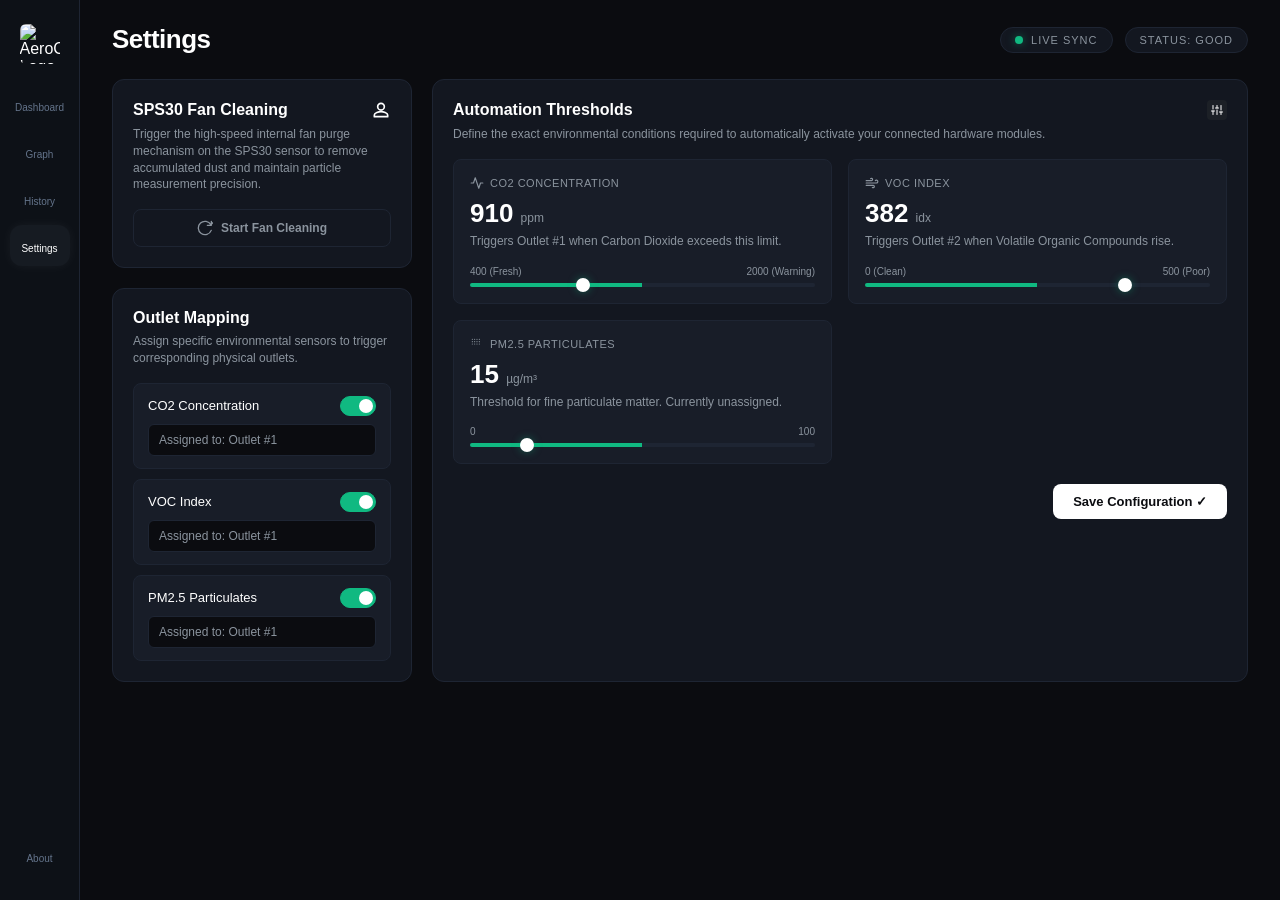
==== settings.html @ 24ecadfb "Add files via upload" ====
<!DOCTYPE html>
<html lang="en">
<head>
    <meta charset="UTF-8">
    <meta name="viewport" content="width=device-width, initial-scale=1.0">
    <title>AeroCube Settings</title>
    <!-- Lucide Icons -->
    <script src="https://unpkg.com/lucide@latest"></script>
    <!-- Link to external CSS file -->
    <link rel="stylesheet" href="settings.css">
</head>
<body>

  <!-- Mobile Top Header Bar with Hamburger Button -->
  <div class="mobile-top-bar">
    <button class="menu-toggle-btn" id="menuToggle">☰</button>
    <span style="font-weight: 700; font-size: 16px;">AeroCube</span>
  </div>

  <!-- Backdrop Overlay -->
  <div class="sidebar-overlay" id="sidebarOverlay"></div>

    <!-- Left Sidebar -->
    <aside class="sidebar">
      <div class="sidebar-top-group">
        <div class="sidebar-logo">
            <img src="logo/aerocube logo.png" alt="AeroCube Logo">
        </div>
        
        <div class="nav-links" style="display: flex; flex-direction: column; align-items: center; gap: 6px; width: 100%;">
          <a href="index.html" class="nav-item">
            <i data-lucide="layout-grid"></i>
            <span>Dashboard</span>
          </a>
          
          <a href="graph.html" class="nav-item">
            <i data-lucide="line-chart"></i>
            <span>Graph</span>
          </a>
          <a href="History.html" class="nav-item">
            <i data-lucide="info"></i>
            <span>History</span>
          </a>
          <a href="settings.html" class="nav-item active">
            <i data-lucide="settings"></i>
            <span>Settings</span>
          </a>
        </div>
      </div>
      
      <div class="sidebar-footer">
        <a href="about.html" class="nav-item">
          <i data-lucide="help-circle"></i>
          <span>About</span>
        </a>
      </div>
    </aside>

    <!-- Main Content Container -->
    <div class="settings-wrapper">
        <header class="header">
            <h1>Settings</h1>
            <div class="header-badges">
                <span class="badge"><span class="dot"></span> LIVE SYNC</span>
                <span class="badge">STATUS: GOOD</span>
            </div>
        </header>

        <div class="layout-grid">
            
            <!-- LEFT COLUMN -->
            <div class="column-left">
                <!-- SPS30 Fan Cleaning Card -->
                <div class="card">
                    <h2>SPS30 Fan Cleaning 
                        <svg width="20" height="20" viewBox="0 0 24 24"><path d="M12 12c2.21 0 4-1.79 4-4s-1.79-4-4-4-4 1.79-4 4 1.79 4 4 4zm0 2c-2.67 0-8 1.34-8 4v2h16v-2c0-2.66-5.33-4-8-4z"/></svg>
                    </h2>
                    <p>Trigger the high-speed internal fan purge mechanism on the SPS30 sensor to remove accumulated dust and maintain particle measurement precision.</p>
                    <button class="btn-outline" id="btn-sps30clean">
                        <svg width="16" height="16" viewBox="0 0 24 24"><path d="M21.5 2v6h-6M21.34 15.57a10 10 0 1 1-.57-8.38l5.67-5.67"/></svg>
                        Start Fan Cleaning
                    </button>
                </div>

                <!-- Outlet Mapping Card -->
                <div class="card">
                    <h2>Outlet Mapping</h2>
                    <p>Assign specific environmental sensors to trigger corresponding physical outlets.</p>
                    
                    <div class="mapping-item">
                        <div class="mapping-header">
                            CO2 Concentration
                            <label class="toggle">
                                <input type="checkbox" id="toggle-co2" checked>
                                <span class="slider-round"></span>
                            </label>
                        </div>
                        <select id="select-co2">
                            <option value="1">Assigned to: Outlet #1</option>
                            <option value="2">Assigned to: Outlet #2</option>
                        </select>
                    </div>

                    <div class="mapping-item">
                        <div class="mapping-header">
                            VOC Index
                            <label class="toggle">
                                <input type="checkbox" id="toggle-voc" checked>
                                <span class="slider-round"></span>
                            </label>
                        </div>
                        <select id="select-voc">
                            <option value="1">Assigned to: Outlet #1</option>
                            <option value="2">Assigned to: Outlet #2</option>
                        </select>
                    </div>

                    <div class="mapping-item">
                        <div class="mapping-header">
                            PM2.5 Particulates
                            <label class="toggle">
                                <input type="checkbox" id="toggle-pm" checked>
                                <span class="slider-round"></span>
                            </label>
                        </div>
                        <select id="select-pm">
                            <option value="1">Assigned to: Outlet #1</option>
                            <option value="2">Assigned to: Outlet #2</option>
                        </select>
                    </div>
                </div>
            </div>

            <!-- RIGHT COLUMN -->
            <div class="card">
                <h2>Automation Thresholds 
                    <svg width="20" height="20" viewBox="0 0 24 24" style="background:#1C2026; padding:4px; border-radius:4px;"><path d="M4 21v-7M4 10V3M12 21v-9M12 8V3M20 21v-5M20 12V3M1 14h6M9 8h6M17 16h6"/></svg>
                </h2>
                <p>Define the exact environmental conditions required to automatically activate your connected hardware modules.</p>
                
                <div class="threshold-grid">
                    
                    <!-- CO2 Threshold -->
                    <div class="threshold-card">
                        <div class="t-title">
                            <svg width="14" height="14" viewBox="0 0 24 24"><path d="M22 12h-4l-3 9L9 3l-3 9H2"/></svg>
                            CO2 Concentration
                        </div>
                        <div class="t-value" id="val-co2">910 <span>ppm</span></div>
                        <p class="t-desc">Triggers Outlet #1 when Carbon Dioxide exceeds this limit.</p>
                        <div class="slider-labels"><span>400 (Fresh)</span><span>2000 (Warning)</span></div>
                        <input type="range" id="slider-co2" min="400" max="2000" value="910">
                    </div>

                    <!-- VOC Threshold -->
                    <div class="threshold-card">
                        <div class="t-title">
                            <svg width="14" height="14" viewBox="0 0 24 24"><path d="M9.59 4.59A2 2 0 1 1 11 8H2m10.59 11.41A2 2 0 1 0 14 16H2m15.73-8.27A2.5 2.5 0 1 1 19.5 12H2"/></svg>
                            VOC Index
                        </div>
                        <div class="t-value" id="val-voc">382 <span>idx</span></div>
                        <p class="t-desc">Triggers Outlet #2 when Volatile Organic Compounds rise.</p>
                        <div class="slider-labels"><span>0 (Clean)</span><span>500 (Poor)</span></div>
                        <input type="range" id="slider-voc" min="0" max="500" value="382">
                    </div>

                    <!-- PM2.5 Threshold -->
                    <div class="threshold-card">
                        <div class="t-title">
                            <svg width="14" height="14" viewBox="0 0 24 24"><path d="M4 4h.01M8 4h.01M12 4h.01M16 4h.01M4 8h.01M8 8h.01M12 8h.01M16 8h.01M4 12h.01M8 12h.01M12 12h.01M16 12h.01"/></svg>
                            PM2.5 Particulates
                        </div>
                        <div class="t-value" id="val-pm">15 <span>µg/m³</span></div>
                        <p class="t-desc">Threshold for fine particulate matter. Currently unassigned.</p>
                        <div class="slider-labels"><span>0</span><span>100</span></div>
                        <input type="range" id="slider-pm" min="0" max="100" value="15">
                    </div>

                </div>

                <div class="save-footer">
                    <button class="btn-solid" id="btn-save">Save Configuration ✓</button>
                </div>
            </div>
        </div>
    </div>

    <!-- Initialize Lucide Icons -->
    <script>lucide.createIcons();</script>
    <!-- Link to external JavaScript file -->
    <script type="module" src="settings.js"></script>
    
</body>
</html>
---- settings.css ----
/* === BASE AESTHETIC STYLES (DASHBOARD MATCH) === */
:root {
    --bg-main: #0B0C10;
    --bg-card: #131720;
    --bg-subcard: #181D28;
    --border: #1E2533;
    --text-main: #FFFFFF;
    --text-muted: #8B949E;
    --accent-green: #10B981;
    --accent-blue: #3B82F6;
    --font-main: -apple-system, BlinkMacSystemFont, "Segoe UI", Roboto, Helvetica, Arial, sans-serif;
}

* {
    box-sizing: border-box;
    margin: 0;
    padding: 0;
    font-family: var(--font-main);
}

body {
    margin: 0;
    display: flex;
    background-color: var(--bg-main);
    color: var(--text-main);
    height: 100vh;
    overflow: hidden;
}

/* === HAMBURGER & MOBILE HEADER BASE STYLES === */
.mobile-top-bar {
    display: none;
}

.sidebar-overlay {
    display: none;
    position: fixed;
    top: 0;
    left: 0;
    width: 100vw;
    height: 100vh;
    background: rgba(0, 0, 0, 0.6);
    z-index: 999;
}

.menu-toggle-btn {
    background: transparent;
    border: none;
    color: var(--text-main);
    font-size: 20px;
    cursor: pointer;
    display: flex;
    align-items: center;
    justify-content: center;
}

/* === SIDEBAR (DESKTOP) === */
.sidebar {
    width: 80px;
    height: 100vh;
    background-color: #0d1117;
    border-right: 1px solid var(--border);
    display: flex;
    flex-direction: column;
    align-items: center;
    padding: 24px 0;
    justify-content: space-between;
    flex-shrink: 0;
    transition: transform 0.3s ease;
    z-index: 1000;
}

.sidebar-top-group {
    display: flex;
    flex-direction: column;
    align-items: center;
    gap: 20px;
    width: 100%;
}

.sidebar-logo {
    width: 100%;
    display: flex;
    justify-content: center;
    align-items: center;
    padding: 0;
}

.sidebar-logo img {
    width: 40px;
    height: 40px;
    object-fit: contain;
    border-radius: 6px;
}

.nav-item {
    display: flex;
    flex-direction: column;
    align-items: center;
    gap: 6px;
    color: #64748b;
    font-size: 10px;
    text-decoration: none;
    padding: 12px;
    border-radius: 12px;
    transition: all 0.2s ease;
    cursor: pointer;
    width: 60px;
}

.nav-item:hover, .nav-item.active {
    color: #ffffff;
    background-color: #161b22;
}

.nav-item.active {
    box-shadow: 0 0 12px rgba(255, 255, 255, 0.05);
}

/* === SETTINGS WRAPPER === */
.settings-wrapper {
    flex-grow: 1;
    height: 100vh;
    overflow-y: auto;
    padding: 24px 32px;
    box-sizing: border-box;
    max-width: 100%;
}

/* === HEADER === */
.header {
    display: flex;
    justify-content: space-between;
    align-items: center;
    margin-bottom: 24px;
}

.header h1 {
    font-size: 26px;
    font-weight: 700;
    letter-spacing: -0.5px;
}

.header-badges {
    display: flex;
    gap: 12px;
}

.badge {
    background: var(--bg-card);
    border: 1px solid var(--border);
    padding: 6px 14px;
    border-radius: 20px;
    font-size: 11px;
    text-transform: uppercase;
    letter-spacing: 1px;
    display: flex;
    align-items: center;
    gap: 8px;
    color: var(--text-muted);
}

.dot {
    width: 8px;
    height: 8px;
    background-color: var(--accent-green);
    border-radius: 50%;
    box-shadow: 0 0 8px rgba(16, 185, 129, 0.5);
}

/* === GRID LAYOUT === */
.layout-grid {
    display: grid;
    grid-template-columns: 300px 1fr;
    gap: 20px;
    padding-bottom: 40px;
}

.column-left {
    display: flex;
    flex-direction: column;
    gap: 20px;
}

.card {
    background-color: var(--bg-card);
    border: 1px solid var(--border);
    border-radius: 12px;
    padding: 20px;
}

.card h2 {
    font-size: 16px;
    margin-bottom: 6px;
    font-weight: 600;
    display: flex;
    justify-content: space-between;
    align-items: center;
}

.card p {
    font-size: 12px;
    color: var(--text-muted);
    line-height: 1.4;
    margin-bottom: 16px;
}

/* === BUTTONS === */
.btn-outline {
    width: 100%;
    background: transparent;
    border: 1px solid var(--border);
    color: var(--text-muted);
    padding: 10px;
    border-radius: 8px;
    cursor: pointer;
    font-weight: 600;
    font-size: 12px;
    transition: 0.2s;
    display: flex;
    justify-content: center;
    align-items: center;
    gap: 8px;
}
.btn-outline:hover {
    border-color: var(--text-main);
    color: var(--text-main);
}

.btn-solid {
    background: var(--text-main);
    color: var(--bg-main);
    border: none;
    padding: 10px 20px;
    border-radius: 8px;
    cursor: pointer;
    font-weight: 600;
    font-size: 13px;
    transition: 0.2s;
}
.btn-solid:hover {
    background: #cbd5e1;
}

/* === OUTLET MAPPING ELEMENTS === */
.mapping-item {
    background: var(--bg-subcard);
    border: 1px solid var(--border);
    border-radius: 8px;
    padding: 12px 14px;
    margin-bottom: 10px;
}
.mapping-item:last-child { margin-bottom: 0; }

.mapping-header {
    display: flex;
    justify-content: space-between;
    align-items: center;
    margin-bottom: 8px;
    font-size: 13px;
    font-weight: 500;
}

select {
    width: 100%;
    background: var(--bg-main);
    color: var(--text-muted);
    border: 1px solid var(--border);
    padding: 8px 10px;
    border-radius: 6px;
    appearance: none;
    outline: none;
    font-size: 12px;
    cursor: pointer;
}

/* Custom Toggle Switch */
.toggle {
    position: relative;
    display: inline-block;
    width: 36px;
    height: 20px;
}
.toggle input { opacity: 0; width: 0; height: 0; }
.slider-round {
    position: absolute;
    cursor: pointer;
    top: 0; left: 0; right: 0; bottom: 0;
    background-color: var(--bg-main);
    border: 1px solid var(--border);
    transition: .4s;
    border-radius: 34px;
}
.slider-round:before {
    position: absolute;
    content: "";
    height: 14px; width: 14px;
    left: 2px; bottom: 2px;
    background-color: var(--text-muted);
    transition: .4s;
    border-radius: 50%;
}
input:checked + .slider-round {
    background-color: var(--accent-green);
    border-color: var(--accent-green);
}
input:checked + .slider-round:before {
    background-color: white;
    transform: translateX(16px);
}

/* === THRESHOLD GRID === */
.threshold-grid {
    display: grid;
    grid-template-columns: 1fr 1fr;
    gap: 16px;
    margin-bottom: 20px;
}

.threshold-card {
    background: var(--bg-subcard);
    border: 1px solid var(--border);
    border-radius: 8px;
    padding: 16px;
    display: flex;
    flex-direction: column;
}

.t-title {
    font-size: 11px;
    color: var(--text-muted);
    text-transform: uppercase;
    letter-spacing: 0.5px;
    margin-bottom: 8px;
    display: flex;
    align-items: center;
    gap: 6px;
}

.t-value {
    font-size: 26px;
    font-weight: 700;
    margin-bottom: 4px;
}
.t-value span { font-size: 12px; color: var(--text-muted); font-weight: 400; }

.t-desc {
    font-size: 11px;
    color: var(--text-muted);
    flex-grow: 1;
    margin-bottom: 16px;
}

/* Range Slider */
.slider-labels {
    display: flex;
    justify-content: space-between;
    font-size: 10px;
    color: var(--text-muted);
    margin-bottom: 6px;
}

input[type="range"] {
    -webkit-appearance: none;
    appearance: none;
    width: 100%;
    background: transparent;
    outline: none;
}
input[type="range"]::-webkit-slider-runnable-track {
    width: 100%;
    height: 4px;
    background: linear-gradient(to right, var(--accent-green) var(--val, 50%), var(--border) var(--val, 50%));
    border-radius: 2px;
}
input[type="range"]::-webkit-slider-thumb {
    -webkit-appearance: none;
    appearance: none;
    height: 14px;
    width: 14px;
    border-radius: 50%;
    background: white;
    cursor: pointer;
    margin-top: -5px;
    box-shadow: 0 0 8px rgba(16, 185, 129, 0.4);
}

.save-footer {
    display: flex;
    justify-content: flex-end;
}

/* SVG Icons */
svg { 
    fill: none; 
    stroke: currentColor; 
    stroke-width: 2; 
    stroke-linecap: round; 
    stroke-linejoin: round; 
}

/* === MOBILE RESPONSIVENESS (< 768px) === */
@media screen and (max-width: 768px) {
    body {
        flex-direction: column;
        overflow: auto;
    }

    .mobile-top-bar {
        display: flex;
        align-items: center;
        gap: 16px;
        background-color: #0d1117;
        padding: 12px 16px;
        border-bottom: 1px solid var(--border);
        position: sticky;
        top: 0;
        z-index: 998;
    }

    .sidebar {
        position: fixed;
        top: 0;
        left: 0;
        height: 100vh;
        width: 240px;
        transform: translateX(-100%);
        box-shadow: 5px 0 20px rgba(0, 0, 0, 0.5);
        background-color: #0d1117;
        align-items: flex-start;
        padding: 24px 16px;
        z-index: 1000;
    }

    .sidebar.open {
        transform: translateX(0);
    }

    .sidebar-overlay.active {
        display: block;
    }

    .sidebar-top-group {
        align-items: flex-start;
        gap: 12px;
    }

    .sidebar-logo {
        justify-content: flex-start;
    }

    .nav-item {
        flex-direction: row;
        justify-content: flex-start;
        gap: 14px;
        width: 100%;
        padding: 12px;
        font-size: 13px;
        font-weight: 600;
    }

    .settings-wrapper {
        height: auto;
        padding: 16px;
    }

    .layout-grid,
    .threshold-grid {
        grid-template-columns: 1fr;
    }
}
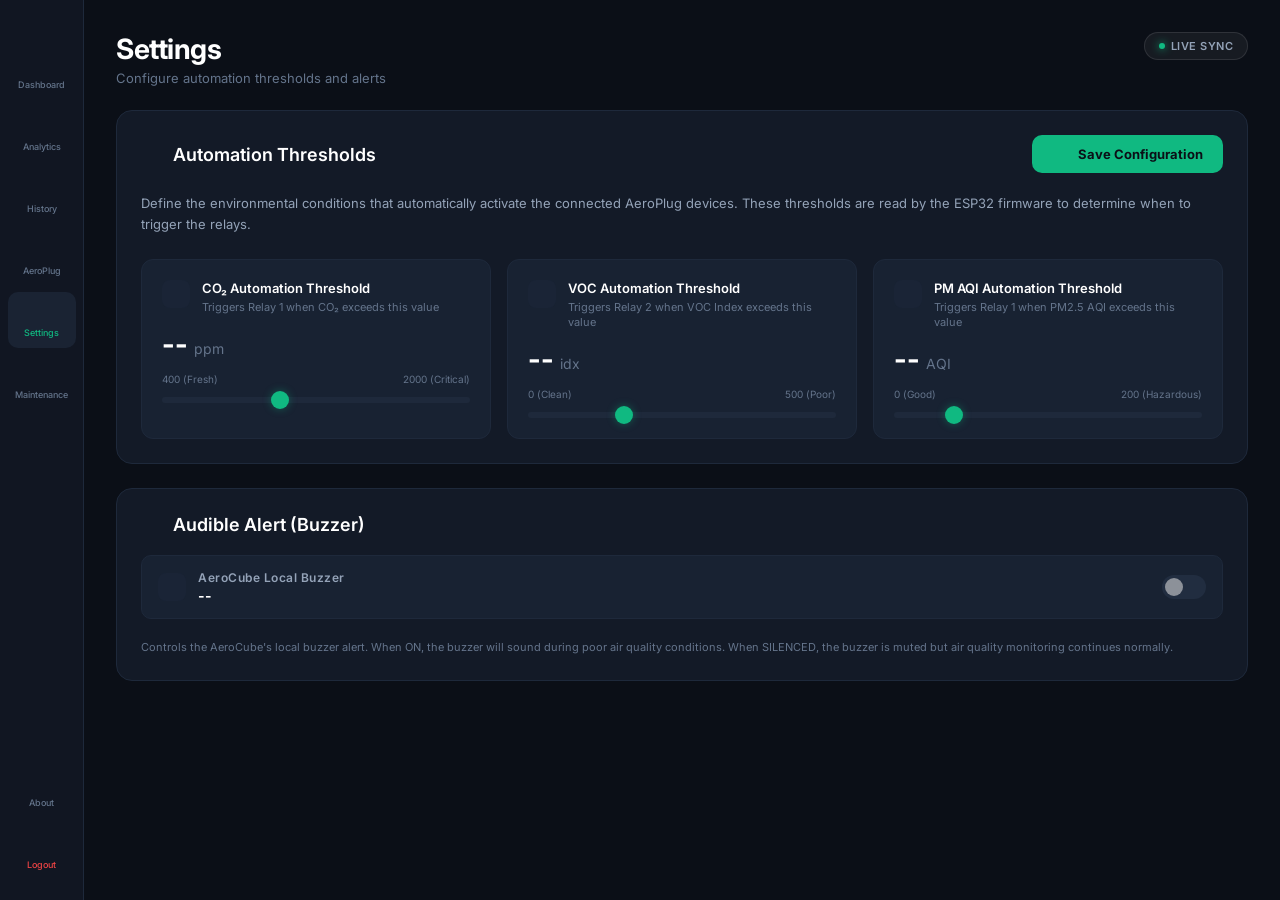
==== commit 41db4c27: "Added package.json" ====
--- a/settings.html
+++ b/settings.html
@@ -1,194 +1,135 @@
-<!DOCTYPE html>
-<html lang="en">
-<head>
-    <meta charset="UTF-8">
-    <meta name="viewport" content="width=device-width, initial-scale=1.0">
-    <title>AeroCube Settings</title>
-    <!-- Lucide Icons -->
-    <script src="https://unpkg.com/lucide@latest"></script>
-    <!-- Link to external CSS file -->
-    <link rel="stylesheet" href="settings.css">
-</head>
-<body>
-
-  <!-- Mobile Top Header Bar with Hamburger Button -->
-  <div class="mobile-top-bar">
-    <button class="menu-toggle-btn" id="menuToggle">☰</button>
-    <span style="font-weight: 700; font-size: 16px;">AeroCube</span>
-  </div>
-
-  <!-- Backdrop Overlay -->
-  <div class="sidebar-overlay" id="sidebarOverlay"></div>
-
-    <!-- Left Sidebar -->
-    <aside class="sidebar">
-      <div class="sidebar-top-group">
-        <div class="sidebar-logo">
-            <img src="logo/aerocube logo.png" alt="AeroCube Logo">
-        </div>
-        
-        <div class="nav-links" style="display: flex; flex-direction: column; align-items: center; gap: 6px; width: 100%;">
-          <a href="index.html" class="nav-item">
-            <i data-lucide="layout-grid"></i>
-            <span>Dashboard</span>
-          </a>
-          
-          <a href="graph.html" class="nav-item">
-            <i data-lucide="line-chart"></i>
-            <span>Graph</span>
-          </a>
-          <a href="History.html" class="nav-item">
-            <i data-lucide="info"></i>
-            <span>History</span>
-          </a>
-          <a href="settings.html" class="nav-item active">
-            <i data-lucide="settings"></i>
-            <span>Settings</span>
-          </a>
-        </div>
-      </div>
-      
-      <div class="sidebar-footer">
-        <a href="about.html" class="nav-item">
-          <i data-lucide="help-circle"></i>
-          <span>About</span>
-        </a>
-      </div>
-    </aside>
-
-    <!-- Main Content Container -->
-    <div class="settings-wrapper">
-        <header class="header">
-            <h1>Settings</h1>
-            <div class="header-badges">
-                <span class="badge"><span class="dot"></span> LIVE SYNC</span>
-                <span class="badge">STATUS: GOOD</span>
-            </div>
-        </header>
-
-        <div class="layout-grid">
-            
-            <!-- LEFT COLUMN -->
-            <div class="column-left">
-                <!-- SPS30 Fan Cleaning Card -->
-                <div class="card">
-                    <h2>SPS30 Fan Cleaning 
-                        <svg width="20" height="20" viewBox="0 0 24 24"><path d="M12 12c2.21 0 4-1.79 4-4s-1.79-4-4-4-4 1.79-4 4 1.79 4 4 4zm0 2c-2.67 0-8 1.34-8 4v2h16v-2c0-2.66-5.33-4-8-4z"/></svg>
-                    </h2>
-                    <p>Trigger the high-speed internal fan purge mechanism on the SPS30 sensor to remove accumulated dust and maintain particle measurement precision.</p>
-                    <button class="btn-outline" id="btn-sps30clean">
-                        <svg width="16" height="16" viewBox="0 0 24 24"><path d="M21.5 2v6h-6M21.34 15.57a10 10 0 1 1-.57-8.38l5.67-5.67"/></svg>
-                        Start Fan Cleaning
-                    </button>
-                </div>
-
-                <!-- Outlet Mapping Card -->
-                <div class="card">
-                    <h2>Outlet Mapping</h2>
-                    <p>Assign specific environmental sensors to trigger corresponding physical outlets.</p>
-                    
-                    <div class="mapping-item">
-                        <div class="mapping-header">
-                            CO2 Concentration
-                            <label class="toggle">
-                                <input type="checkbox" id="toggle-co2" checked>
-                                <span class="slider-round"></span>
-                            </label>
-                        </div>
-                        <select id="select-co2">
-                            <option value="1">Assigned to: Outlet #1</option>
-                            <option value="2">Assigned to: Outlet #2</option>
-                        </select>
-                    </div>
-
-                    <div class="mapping-item">
-                        <div class="mapping-header">
-                            VOC Index
-                            <label class="toggle">
-                                <input type="checkbox" id="toggle-voc" checked>
-                                <span class="slider-round"></span>
-                            </label>
-                        </div>
-                        <select id="select-voc">
-                            <option value="1">Assigned to: Outlet #1</option>
-                            <option value="2">Assigned to: Outlet #2</option>
-                        </select>
-                    </div>
-
-                    <div class="mapping-item">
-                        <div class="mapping-header">
-                            PM2.5 Particulates
-                            <label class="toggle">
-                                <input type="checkbox" id="toggle-pm" checked>
-                                <span class="slider-round"></span>
-                            </label>
-                        </div>
-                        <select id="select-pm">
-                            <option value="1">Assigned to: Outlet #1</option>
-                            <option value="2">Assigned to: Outlet #2</option>
-                        </select>
-                    </div>
-                </div>
-            </div>
-
-            <!-- RIGHT COLUMN -->
-            <div class="card">
-                <h2>Automation Thresholds 
-                    <svg width="20" height="20" viewBox="0 0 24 24" style="background:#1C2026; padding:4px; border-radius:4px;"><path d="M4 21v-7M4 10V3M12 21v-9M12 8V3M20 21v-5M20 12V3M1 14h6M9 8h6M17 16h6"/></svg>
-                </h2>
-                <p>Define the exact environmental conditions required to automatically activate your connected hardware modules.</p>
-                
-                <div class="threshold-grid">
-                    
-                    <!-- CO2 Threshold -->
-                    <div class="threshold-card">
-                        <div class="t-title">
-                            <svg width="14" height="14" viewBox="0 0 24 24"><path d="M22 12h-4l-3 9L9 3l-3 9H2"/></svg>
-                            CO2 Concentration
-                        </div>
-                        <div class="t-value" id="val-co2">910 <span>ppm</span></div>
-                        <p class="t-desc">Triggers Outlet #1 when Carbon Dioxide exceeds this limit.</p>
-                        <div class="slider-labels"><span>400 (Fresh)</span><span>2000 (Warning)</span></div>
-                        <input type="range" id="slider-co2" min="400" max="2000" value="910">
-                    </div>
-
-                    <!-- VOC Threshold -->
-                    <div class="threshold-card">
-                        <div class="t-title">
-                            <svg width="14" height="14" viewBox="0 0 24 24"><path d="M9.59 4.59A2 2 0 1 1 11 8H2m10.59 11.41A2 2 0 1 0 14 16H2m15.73-8.27A2.5 2.5 0 1 1 19.5 12H2"/></svg>
-                            VOC Index
-                        </div>
-                        <div class="t-value" id="val-voc">382 <span>idx</span></div>
-                        <p class="t-desc">Triggers Outlet #2 when Volatile Organic Compounds rise.</p>
-                        <div class="slider-labels"><span>0 (Clean)</span><span>500 (Poor)</span></div>
-                        <input type="range" id="slider-voc" min="0" max="500" value="382">
-                    </div>
-
-                    <!-- PM2.5 Threshold -->
-                    <div class="threshold-card">
-                        <div class="t-title">
-                            <svg width="14" height="14" viewBox="0 0 24 24"><path d="M4 4h.01M8 4h.01M12 4h.01M16 4h.01M4 8h.01M8 8h.01M12 8h.01M16 8h.01M4 12h.01M8 12h.01M12 12h.01M16 12h.01"/></svg>
-                            PM2.5 Particulates
-                        </div>
-                        <div class="t-value" id="val-pm">15 <span>µg/m³</span></div>
-                        <p class="t-desc">Threshold for fine particulate matter. Currently unassigned.</p>
-                        <div class="slider-labels"><span>0</span><span>100</span></div>
-                        <input type="range" id="slider-pm" min="0" max="100" value="15">
-                    </div>
-
-                </div>
-
-                <div class="save-footer">
-                    <button class="btn-solid" id="btn-save">Save Configuration ✓</button>
-                </div>
-            </div>
-        </div>
-    </div>
-
-    <!-- Initialize Lucide Icons -->
-    <script>lucide.createIcons();</script>
-    <!-- Link to external JavaScript file -->
-    <script type="module" src="settings.js"></script>
-    
-</body>
-</html>+<!DOCTYPE html>
+<html lang="en">
+<head>
+    <meta charset="UTF-8">
+    <meta name="viewport" content="width=device-width, initial-scale=1.0">
+    <title>AeroCube Settings</title>
+    <script src="https://unpkg.com/lucide@latest"></script>
+    <link href="https://fonts.googleapis.com/css2?family=Inter:wght@300;400;500;600;700&display=swap" rel="stylesheet">
+    <link rel="stylesheet" href="style.css" />
+</head>
+<body>
+
+  <div class="mobile-top-bar">
+    <button class="menu-toggle-btn" id="menuToggle"><i data-lucide="menu"></i></button>
+    <span class="mobile-brand">AeroCube</span>
+  </div>
+
+  <div class="sidebar-overlay" id="sidebarOverlay"></div>
+
+  <aside class="sidebar" id="sidebar">
+    <div class="sidebar-top-group">
+      <div class="sidebar-logo">
+        <img src="logo/aerocube logo.png" alt="AeroCube Logo" onerror="this.style.display='none'">
+      </div>
+      <div class="nav-links">
+        <a href="index.html" class="nav-item"><i data-lucide="layout-grid"></i><span>Dashboard</span></a>
+        <a href="graph.html" class="nav-item"><i data-lucide="line-chart"></i><span>Analytics</span></a>
+        <a href="History.html" class="nav-item"><i data-lucide="clock"></i><span>History</span></a>
+        <a href="aeroplug.html" class="nav-item"><i data-lucide="plug"></i><span>AeroPlug</span></a>
+        <a href="settings.html" class="nav-item active"><i data-lucide="settings"></i><span>Settings</span></a>
+        <a href="maintenance.html" class="nav-item"><i data-lucide="wrench"></i><span>Maintenance</span></a>
+      </div>
+    </div>
+    <div class="sidebar-footer">
+      <a href="about.html" class="nav-item"><i data-lucide="help-circle"></i><span>About</span></a>
+      <a href="#" id="btn-logout" class="nav-item logout-link"><i data-lucide="log-out"></i><span>Logout</span></a>
+    </div>
+  </aside>
+
+  <main class="main-content">
+    <header class="header">
+      <div class="header-title">
+        <h1>Settings</h1>
+        <p class="header-subtitle">Configure automation thresholds and alerts</p>
+      </div>
+      <div class="header-badges">
+        <div class="badge badge-live"><div class="badge-dot"></div>LIVE SYNC</div>
+      </div>
+    </header>
+
+    <!-- Automation Thresholds -->
+    <section class="aeroplug-section">
+      <div class="section-header">
+        <h2><i data-lucide="sliders-horizontal"></i> Automation Thresholds</h2>
+        <button class="btn-save" id="btn-save"><i data-lucide="save"></i> Save Configuration</button>
+      </div>
+      <div class="aeroplug-content">
+        <p style="font-size: 13px; color: var(--text-sub); line-height: 1.6; margin-bottom: 8px;">
+          Define the environmental conditions that automatically activate the connected AeroPlug devices. These thresholds are read by the ESP32 firmware to determine when to trigger the relays.
+        </p>
+
+        <div class="threshold-grid">
+          <!-- CO2 Threshold -->
+          <div class="threshold-card">
+            <div class="t-header">
+              <div class="card-icon"><i data-lucide="wind"></i></div>
+              <div>
+                <div class="t-title">CO₂ Automation Threshold</div>
+                <div class="t-desc">Triggers Relay 1 when CO₂ exceeds this value</div>
+              </div>
+            </div>
+            <div class="t-value" id="val-co2">-- <span>ppm</span></div>
+            <div class="slider-labels"><span>400 (Fresh)</span><span>2000 (Critical)</span></div>
+            <input type="range" id="slider-co2" min="400" max="2000" value="1000" class="range-slider">
+          </div>
+
+          <!-- VOC Threshold -->
+          <div class="threshold-card">
+            <div class="t-header">
+              <div class="card-icon"><i data-lucide="flask-conical"></i></div>
+              <div>
+                <div class="t-title">VOC Automation Threshold</div>
+                <div class="t-desc">Triggers Relay 2 when VOC Index exceeds this value</div>
+              </div>
+            </div>
+            <div class="t-value" id="val-voc">-- <span>idx</span></div>
+            <div class="slider-labels"><span>0 (Clean)</span><span>500 (Poor)</span></div>
+            <input type="range" id="slider-voc" min="0" max="500" value="150" class="range-slider">
+          </div>
+
+          <!-- PM AQI Threshold -->
+          <div class="threshold-card">
+            <div class="t-header">
+              <div class="card-icon"><i data-lucide="gauge"></i></div>
+              <div>
+                <div class="t-title">PM AQI Automation Threshold</div>
+                <div class="t-desc">Triggers Relay 1 when PM2.5 AQI exceeds this value</div>
+              </div>
+            </div>
+            <div class="t-value" id="val-pmaqi">-- <span>AQI</span></div>
+            <div class="slider-labels"><span>0 (Good)</span><span>200 (Hazardous)</span></div>
+            <input type="range" id="slider-pmaqi" min="0" max="200" value="35" class="range-slider">
+          </div>
+        </div>
+      </div>
+    </section>
+
+    <!-- Buzzer Control -->
+    <section class="aeroplug-section">
+      <div class="section-header">
+        <h2><i data-lucide="volume-2"></i> Audible Alert (Buzzer)</h2>
+      </div>
+      <div class="aeroplug-content">
+        <div class="relay-item" style="border: 1px solid var(--border); background: var(--bg-inner); border-radius: 10px;">
+          <div class="relay-info">
+            <div class="card-icon"><i data-lucide="volume-2"></i></div>
+            <div>
+              <div class="relay-title">AeroCube Local Buzzer</div>
+              <div class="relay-state" id="text-buzzer">--</div>
+            </div>
+          </div>
+          <label class="switch">
+            <input type="checkbox" id="switch-buzzer" disabled>
+            <span class="slider"></span>
+          </label>
+        </div>
+        <p class="buzzer-note">Controls the AeroCube's local buzzer alert. When ON, the buzzer will sound during poor air quality conditions. When SILENCED, the buzzer is muted but air quality monitoring continues normally.</p>
+      </div>
+    </section>
+  </main>
+
+  <script>lucide.createIcons();</script>
+  <script type="module" src="settings.js"></script>
+</body>
+</html>
--- a/style.css
+++ b/style.css
@@ -0,0 +1,1068 @@
+* {
+  box-sizing: border-box;
+  font-family: 'Inter', sans-serif;
+  margin: 0;
+  padding: 0;
+}
+
+:root {
+  --bg-main: #0b0f17;
+  --bg-sidebar: #111622;
+  --bg-card: #131a27;
+  --bg-inner: #182232;
+  --border: #1e293b;
+  --text-main: #e2e8f0;
+  --text-muted: #64748b;
+  --text-sub: #94a3b8;
+  --accent-green: #10b981;
+  --accent-blue: #38bdf8;
+  --accent-yellow: #eab308;
+  --accent-orange: #f97316;
+  --accent-red: #ef4444;
+}
+
+body {
+  background-color: var(--bg-main);
+  color: var(--text-main);
+  display: flex;
+  min-height: 100vh;
+  overflow-x: hidden;
+}
+
+/* =========================================================
+   SIDEBAR
+========================================================= */
+.sidebar {
+  width: 84px;
+  background-color: var(--bg-sidebar);
+  border-right: 1px solid var(--border);
+  display: flex;
+  flex-direction: column;
+  justify-content: space-between;
+  align-items: center;
+  padding: 20px 0;
+  flex-shrink: 0;
+  position: sticky;
+  top: 0;
+  height: 100vh;
+  z-index: 1000;
+  transition: transform 0.3s ease;
+}
+
+.sidebar-top-group {
+  display: flex;
+  flex-direction: column;
+  align-items: center;
+  width: 100%;
+  gap: 8px;
+}
+
+.sidebar-logo {
+  width: 100%;
+  display: flex;
+  justify-content: center;
+  margin-bottom: 16px;
+  padding: 0 12px;
+}
+
+.sidebar-logo img {
+  width: 38px;
+  height: 38px;
+  object-fit: contain;
+  border-radius: 8px;
+}
+
+.nav-links {
+  display: flex;
+  flex-direction: column;
+  align-items: center;
+  width: 100%;
+  gap: 6px;
+}
+
+.nav-item {
+  display: flex;
+  flex-direction: column;
+  align-items: center;
+  justify-content: center;
+  gap: 5px;
+  color: var(--text-muted);
+  font-size: 9px;
+  font-weight: 500;
+  text-decoration: none;
+  padding: 10px 0;
+  border-radius: 10px;
+  transition: all 0.2s ease;
+  cursor: pointer;
+  width: 68px;
+}
+
+.nav-item i {
+  width: 20px;
+  height: 20px;
+}
+
+.nav-item:hover, .nav-item.active {
+  color: #ffffff;
+  background-color: #1a2333;
+}
+
+.nav-item.active {
+  color: var(--accent-green);
+}
+
+.logout-link { color: var(--accent-red) !important; }
+.logout-link:hover { background-color: rgba(239, 68, 68, 0.1); }
+
+.sidebar-footer {
+  display: flex;
+  flex-direction: column;
+  align-items: center;
+  width: 100%;
+  gap: 6px;
+}
+
+.mobile-top-bar { display: none; }
+
+.sidebar-overlay {
+  display: none;
+  position: fixed;
+  top: 0; left: 0;
+  width: 100vw; height: 100vh;
+  background: rgba(0, 0, 0, 0.6);
+  backdrop-filter: blur(2px);
+  z-index: 999;
+}
+
+/* =========================================================
+   MAIN CONTENT
+========================================================= */
+.main-content {
+  flex: 1;
+  padding: 32px;
+  display: flex;
+  flex-direction: column;
+  gap: 24px;
+  max-width: 1400px;
+  margin: 0 auto;
+  width: 100%;
+}
+
+.header {
+  display: flex;
+  justify-content: space-between;
+  align-items: flex-start;
+  flex-wrap: wrap;
+  gap: 16px;
+}
+
+.header-title h1 {
+  font-size: 28px;
+  font-weight: 700;
+  letter-spacing: -0.5px;
+  color: #ffffff;
+}
+
+.header-subtitle {
+  font-size: 13px;
+  color: var(--text-muted);
+  margin-top: 4px;
+}
+
+.header-badges {
+  display: flex;
+  align-items: center;
+  gap: 12px;
+}
+
+.badge {
+  padding: 6px 14px;
+  border-radius: 20px;
+  font-size: 11px;
+  font-weight: 600;
+  letter-spacing: 0.5px;
+  display: flex;
+  align-items: center;
+  gap: 6px;
+  border: 1px solid transparent;
+}
+
+.badge-live {
+  background: rgba(255, 255, 255, 0.05);
+  border-color: rgba(255, 255, 255, 0.1);
+  color: var(--text-sub);
+}
+
+.badge-dot {
+  width: 6px; height: 6px;
+  border-radius: 50%;
+  background-color: var(--accent-green);
+  box-shadow: 0 0 8px var(--accent-green);
+}
+
+.badge-device {
+  background: rgba(100, 116, 139, 0.1);
+  border-color: rgba(100, 116, 139, 0.3);
+  color: var(--text-sub);
+  transition: all 0.3s ease;
+}
+
+.badge-device.online {
+  background: rgba(16, 185, 129, 0.1);
+  border-color: rgba(16, 185, 129, 0.3);
+  color: var(--accent-green);
+}
+
+.badge-device.offline {
+  background: rgba(239, 68, 68, 0.1);
+  border-color: rgba(239, 68, 68, 0.3);
+  color: var(--accent-red);
+}
+
+/* =========================================================
+   DEVICE STATUS BAR
+========================================================= */
+.device-status-bar {
+  background-color: var(--bg-card);
+  border: 1px solid var(--border);
+  border-radius: 12px;
+  padding: 16px 20px;
+  display: flex;
+  justify-content: space-between;
+  align-items: center;
+  flex-wrap: wrap;
+  gap: 12px;
+}
+
+.device-status-left {
+  display: flex;
+  align-items: center;
+  gap: 14px;
+}
+
+.device-indicator {
+  width: 12px; height: 12px;
+  border-radius: 50%;
+  background-color: var(--text-muted);
+  flex-shrink: 0;
+  transition: all 0.3s ease;
+}
+
+.device-indicator.connected {
+  background-color: var(--accent-green);
+  box-shadow: 0 0 10px rgba(16, 185, 129, 0.5);
+}
+
+.device-indicator.disconnected {
+  background-color: var(--accent-red);
+  box-shadow: 0 0 10px rgba(239, 68, 68, 0.5);
+}
+
+.device-name {
+  font-size: 15px;
+  font-weight: 600;
+  color: #ffffff;
+}
+
+.device-last-seen {
+  font-size: 12px;
+  color: var(--text-muted);
+  margin-top: 2px;
+}
+
+.device-uptime {
+  font-size: 12px;
+  color: var(--text-sub);
+}
+
+/* =========================================================
+   AIR QUALITY STATUS BANNER
+========================================================= */
+.aq-status-banner {
+  background-color: var(--bg-card);
+  border: 1px solid var(--border);
+  border-radius: 16px;
+  padding: 28px 32px;
+  display: flex;
+  justify-content: space-between;
+  align-items: center;
+  gap: 20px;
+  border-left: 4px solid var(--text-muted);
+  transition: border-color 0.4s ease, box-shadow 0.4s ease;
+}
+
+.aq-status-banner.state-good {
+  border-left-color: var(--accent-green);
+  box-shadow: 0 0 20px rgba(16, 185, 129, 0.08);
+}
+
+.aq-status-banner.state-elevated {
+  border-left-color: var(--accent-yellow);
+  box-shadow: 0 0 20px rgba(234, 179, 8, 0.08);
+}
+
+.aq-status-banner.state-poor {
+  border-left-color: var(--accent-red);
+  box-shadow: 0 0 20px rgba(239, 68, 68, 0.12);
+}
+
+.aq-banner-label {
+  font-size: 11px;
+  font-weight: 600;
+  letter-spacing: 2px;
+  color: var(--text-muted);
+  text-transform: uppercase;
+  margin-bottom: 8px;
+}
+
+.aq-banner-status {
+  font-size: 32px;
+  font-weight: 700;
+  color: #ffffff;
+  margin-bottom: 8px;
+  display: flex;
+  align-items: center;
+  gap: 12px;
+}
+
+.aq-banner-status::before {
+  content: "";
+  width: 14px; height: 14px;
+  border-radius: 50%;
+  background-color: var(--text-muted);
+}
+
+.state-good .aq-banner-status { color: var(--accent-green); }
+.state-good .aq-banner-status::before { background-color: var(--accent-green); box-shadow: 0 0 10px var(--accent-green); }
+.state-elevated .aq-banner-status { color: var(--accent-yellow); }
+.state-elevated .aq-banner-status::before { background-color: var(--accent-yellow); box-shadow: 0 0 10px var(--accent-yellow); }
+.state-poor .aq-banner-status { color: var(--accent-red); }
+.state-poor .aq-banner-status::before { background-color: var(--accent-red); box-shadow: 0 0 10px var(--accent-red); }
+
+.aq-banner-desc {
+  font-size: 13px;
+  color: var(--text-sub);
+  max-width: 480px;
+  line-height: 1.6;
+}
+
+.aq-banner-icon {
+  width: 64px; height: 64px;
+  border-radius: 16px;
+  background: var(--bg-inner);
+  display: flex;
+  align-items: center;
+  justify-content: center;
+  flex-shrink: 0;
+}
+
+.aq-banner-icon i {
+  width: 32px; height: 32px;
+  color: var(--text-muted);
+}
+
+.state-good .aq-banner-icon i { color: var(--accent-green); }
+.state-elevated .aq-banner-icon i { color: var(--accent-yellow); }
+.state-poor .aq-banner-icon i { color: var(--accent-red); }
+
+/* =========================================================
+   SENSOR CARDS GRID
+========================================================= */
+.metrics-grid {
+  display: grid;
+  grid-template-columns: repeat(4, 1fr);
+  gap: 16px;
+}
+
+.card {
+  background-color: var(--bg-card);
+  border: 1px solid var(--border);
+  border-radius: 14px;
+  padding: 20px;
+  display: flex;
+  flex-direction: column;
+  gap: 12px;
+  transition: border-color 0.3s ease, box-shadow 0.3s ease;
+}
+
+.card.border-good { border-color: rgba(16, 185, 129, 0.4); }
+.card.border-elevated { border-color: rgba(234, 179, 8, 0.4); }
+.card.border-poor { border-color: rgba(239, 68, 68, 0.4); box-shadow: 0 0 12px rgba(239, 68, 68, 0.1); }
+
+.card-header {
+  display: flex;
+  align-items: center;
+  gap: 10px;
+  color: var(--text-sub);
+  font-size: 11px;
+  font-weight: 600;
+  letter-spacing: 1px;
+  text-transform: uppercase;
+}
+
+.card-icon {
+  width: 28px; height: 28px;
+  border-radius: 8px;
+  background: #1a2436;
+  display: flex;
+  align-items: center;
+  justify-content: center;
+  color: var(--accent-blue);
+  flex-shrink: 0;
+}
+
+.card-icon i { width: 16px; height: 16px; }
+
+.card-value {
+  font-size: 32px;
+  font-weight: 700;
+  color: #ffffff;
+  line-height: 1.2;
+}
+
+.card-value span {
+  font-size: 16px;
+  font-weight: 400;
+  color: var(--text-muted);
+}
+
+.card-status {
+  font-size: 12px;
+  font-weight: 600;
+  color: var(--text-muted);
+  padding: 4px 10px;
+  border-radius: 6px;
+  background: rgba(100, 116, 139, 0.1);
+  display: inline-block;
+  width: fit-content;
+}
+
+.card-status.good { color: var(--accent-green); background: rgba(16, 185, 129, 0.1); }
+.card-status.elevated { color: var(--accent-yellow); background: rgba(234, 179, 8, 0.1); }
+.card-status.poor { color: var(--accent-red); background: rgba(239, 68, 68, 0.1); }
+
+/* Additional PM mini grid */
+.pm-detail-card { grid-column: span 1; }
+.pm-mini-grid {
+  display: grid;
+  grid-template-columns: 1fr 1fr;
+  gap: 10px;
+}
+.pm-mini-box {
+  background: var(--bg-inner);
+  border: 1px solid var(--border);
+  border-radius: 10px;
+  padding: 12px;
+}
+.pm-mini-label {
+  font-size: 10px;
+  font-weight: 600;
+  color: var(--text-muted);
+  margin-bottom: 6px;
+}
+.pm-mini-val {
+  font-size: 18px;
+  font-weight: 700;
+  color: #ffffff;
+}
+.pm-mini-val span { font-size: 10px; font-weight: 400; color: var(--text-muted); }
+
+/* =========================================================
+   AEROPLUG CONTROL SECTION
+========================================================= */
+.aeroplug-section {
+  background-color: var(--bg-card);
+  border: 1px solid var(--border);
+  border-radius: 16px;
+  padding: 24px;
+}
+
+.section-header {
+  display: flex;
+  justify-content: space-between;
+  align-items: center;
+  margin-bottom: 20px;
+  flex-wrap: wrap;
+  gap: 12px;
+}
+
+.section-header h2 {
+  font-size: 18px;
+  font-weight: 600;
+  display: flex;
+  align-items: center;
+  gap: 10px;
+  color: #ffffff;
+}
+
+.section-header h2 i { width: 22px; height: 22px; color: var(--accent-blue); }
+
+.mode-toggle-group {
+  display: flex;
+  background: var(--bg-main);
+  padding: 4px;
+  border-radius: 8px;
+  border: 1px solid var(--border);
+}
+
+.mode-btn {
+  padding: 6px 16px;
+  font-size: 11px;
+  font-weight: 700;
+  border: none;
+  background: transparent;
+  color: var(--text-muted);
+  border-radius: 6px;
+  cursor: pointer;
+  transition: all 0.2s ease;
+}
+
+.mode-btn.active {
+  background-color: #ffffff;
+  color: var(--bg-main);
+}
+
+.aeroplug-content { display: flex; flex-direction: column; gap: 16px; }
+
+.aeroplug-status-row {
+  display: flex;
+  justify-content: space-between;
+  align-items: center;
+  background: var(--bg-inner);
+  border: 1px solid var(--border);
+  border-radius: 10px;
+  padding: 14px 16px;
+}
+
+.aeroplug-name {
+  font-size: 15px;
+  font-weight: 600;
+  display: flex;
+  align-items: center;
+  gap: 10px;
+}
+
+.aeroplug-indicator {
+  width: 10px; height: 10px;
+  border-radius: 50%;
+  background-color: var(--text-muted);
+  transition: all 0.3s ease;
+}
+
+.aeroplug-indicator.online { background-color: var(--accent-green); box-shadow: 0 0 8px var(--accent-green); }
+.aeroplug-indicator.offline { background-color: var(--accent-red); }
+
+.aeroplug-online-text { font-size: 12px; font-weight: 600; color: var(--text-muted); }
+.aeroplug-online-text.online { color: var(--accent-green); }
+.aeroplug-online-text.offline { color: var(--accent-red); }
+
+.auto-mode-info {
+  background: rgba(56, 189, 248, 0.05);
+  border: 1px solid rgba(56, 189, 248, 0.15);
+  border-radius: 10px;
+  padding: 14px 16px;
+}
+
+.auto-mode-label {
+  font-size: 11px;
+  font-weight: 700;
+  letter-spacing: 1px;
+  color: var(--accent-blue);
+  margin-bottom: 6px;
+}
+
+.auto-mode-info p { font-size: 13px; color: var(--text-sub); line-height: 1.6; }
+.auto-mode-info.hidden { display: none; }
+
+.relay-controls {
+  display: grid;
+  grid-template-columns: repeat(3, 1fr);
+  gap: 12px;
+}
+
+.relay-item {
+  background: var(--bg-inner);
+  border: 1px solid var(--border);
+  border-radius: 10px;
+  padding: 14px 16px;
+  display: flex;
+  align-items: center;
+  justify-content: space-between;
+}
+
+.relay-info { display: flex; align-items: center; gap: 12px; }
+
+.relay-title {
+  font-size: 12px;
+  font-weight: 600;
+  color: var(--text-sub);
+  letter-spacing: 0.5px;
+}
+
+.relay-state {
+  font-size: 14px;
+  font-weight: 700;
+  color: #ffffff;
+  margin-top: 2px;
+}
+
+/* Switch Toggle */
+.switch {
+  position: relative;
+  display: inline-block;
+  width: 44px; height: 24px;
+  flex-shrink: 0;
+}
+.switch input { opacity: 0; width: 0; height: 0; }
+.slider {
+  position: absolute;
+  cursor: pointer;
+  top: 0; left: 0; right: 0; bottom: 0;
+  background-color: #2a384e;
+  transition: .3s;
+  border-radius: 24px;
+}
+.slider:before {
+  position: absolute;
+  content: "";
+  height: 18px; width: 18px;
+  left: 3px; bottom: 3px;
+  background-color: white;
+  transition: .3s;
+  border-radius: 50%;
+}
+input:checked + .slider { background-color: var(--accent-green); }
+input:checked + .slider:before { transform: translateX(20px); }
+input:disabled + .slider { opacity: 0.5; cursor: not-allowed; }
+
+.buzzer-note {
+  font-size: 11px;
+  color: var(--text-muted);
+  line-height: 1.5;
+  padding-top: 4px;
+}
+
+/* =========================================================
+   RECOMMENDATIONS
+========================================================= */
+.recommendations-section {
+  background-color: var(--bg-card);
+  border: 1px solid var(--border);
+  border-radius: 16px;
+  padding: 24px;
+}
+
+.recommendations-content { display: flex; flex-direction: column; gap: 12px; }
+
+.rec-waiting { color: var(--text-muted); font-size: 14px; }
+
+.rec-item {
+  background: var(--bg-inner);
+  border: 1px solid var(--border);
+  border-radius: 10px;
+  padding: 14px 16px;
+  display: flex;
+  gap: 14px;
+  align-items: flex-start;
+}
+
+.rec-item.rec-good { border-left: 3px solid var(--accent-green); }
+.rec-item.rec-elevated { border-left: 3px solid var(--accent-yellow); }
+.rec-item.rec-poor { border-left: 3px solid var(--accent-red); }
+
+.rec-icon {
+  width: 32px; height: 32px;
+  border-radius: 8px;
+  background: #1a2436;
+  display: flex;
+  align-items: center;
+  justify-content: center;
+  flex-shrink: 0;
+}
+
+.rec-icon i { width: 16px; height: 16px; }
+.rec-good .rec-icon i { color: var(--accent-green); }
+.rec-elevated .rec-icon i { color: var(--accent-yellow); }
+.rec-poor .rec-icon i { color: var(--accent-red); }
+
+.rec-text { flex: 1; }
+.rec-text strong { font-size: 13px; color: #ffffff; display: block; margin-bottom: 4px; }
+.rec-text p { font-size: 13px; color: var(--text-sub); line-height: 1.6; }
+
+/* =========================================================
+   AUTO MODE RULES (AeroPlug page)
+========================================================= */
+.auto-rules { margin-top: 12px; display: flex; flex-direction: column; gap: 8px; }
+.auto-rule {
+  font-size: 12px;
+  color: var(--text-sub);
+  background: rgba(0,0,0,0.2);
+  border-radius: 6px;
+  padding: 8px 12px;
+}
+.auto-rule strong { color: var(--accent-blue); }
+
+/* =========================================================
+   MAINTENANCE PAGE — CLEANING BUTTON + MODAL
+========================================================= */
+.btn-cleaning {
+  background: var(--accent-blue);
+  color: #0b0f17;
+  border: none;
+  padding: 12px 20px;
+  border-radius: 10px;
+  font-size: 14px;
+  font-weight: 700;
+  cursor: pointer;
+  display: flex;
+  align-items: center;
+  justify-content: center;
+  gap: 8px;
+  transition: opacity 0.2s ease;
+}
+.btn-cleaning:hover { opacity: 0.85; }
+.btn-cleaning:disabled { opacity: 0.5; cursor: not-allowed; }
+.btn-cleaning i { width: 18px; height: 18px; }
+
+.modal-overlay {
+  position: fixed;
+  top: 0; left: 0;
+  width: 100vw; height: 100vh;
+  background: rgba(0, 0, 0, 0.7);
+  backdrop-filter: blur(4px);
+  z-index: 2000;
+  display: flex;
+  align-items: center;
+  justify-content: center;
+  padding: 20px;
+}
+
+.modal-card {
+  background: var(--bg-card);
+  border: 1px solid var(--border);
+  border-radius: 16px;
+  padding: 32px;
+  max-width: 440px;
+  width: 100%;
+  text-align: center;
+}
+
+.modal-icon {
+  width: 56px; height: 56px;
+  border-radius: 50%;
+  background: rgba(234, 179, 8, 0.1);
+  border: 1px solid rgba(234, 179, 8, 0.3);
+  display: flex;
+  align-items: center;
+  justify-content: center;
+  margin: 0 auto 20px;
+}
+.modal-icon i { width: 28px; height: 28px; color: var(--accent-yellow); }
+
+.modal-card h3 { font-size: 20px; font-weight: 600; margin-bottom: 12px; color: #fff; }
+.modal-card p { font-size: 14px; color: var(--text-sub); line-height: 1.6; }
+
+.modal-buttons { display: flex; gap: 12px; margin-top: 24px; }
+.btn-cancel {
+  flex: 1;
+  background: var(--bg-inner);
+  border: 1px solid var(--border);
+  color: var(--text-sub);
+  padding: 12px;
+  border-radius: 10px;
+  font-size: 14px;
+  font-weight: 600;
+  cursor: pointer;
+  transition: all 0.2s;
+}
+.btn-cancel:hover { border-color: var(--text-muted); color: #fff; }
+
+.btn-confirm {
+  flex: 1;
+  background: var(--accent-blue);
+  border: none;
+  color: #0b0f17;
+  padding: 12px;
+  border-radius: 10px;
+  font-size: 14px;
+  font-weight: 700;
+  cursor: pointer;
+  transition: opacity 0.2s;
+}
+.btn-confirm:hover { opacity: 0.85; }
+
+/* =========================================================
+   SETTINGS PAGE — THRESHOLD CARDS & SLIDERS
+========================================================= */
+.threshold-grid {
+  display: grid;
+  grid-template-columns: repeat(3, 1fr);
+  gap: 16px;
+}
+
+.threshold-card {
+  background: var(--bg-inner);
+  border: 1px solid var(--border);
+  border-radius: 12px;
+  padding: 20px;
+  display: flex;
+  flex-direction: column;
+  gap: 12px;
+}
+
+.t-header { display: flex; align-items: flex-start; gap: 12px; }
+.t-header .card-icon { flex-shrink: 0; }
+
+.t-title {
+  font-size: 13px;
+  font-weight: 600;
+  color: #ffffff;
+}
+
+.t-desc {
+  font-size: 11px;
+  color: var(--text-muted);
+  margin-top: 4px;
+  line-height: 1.4;
+}
+
+.t-value {
+  font-size: 28px;
+  font-weight: 700;
+  color: #ffffff;
+}
+.t-value span { font-size: 14px; font-weight: 400; color: var(--text-muted); }
+
+.slider-labels {
+  display: flex;
+  justify-content: space-between;
+  font-size: 10px;
+  color: var(--text-muted);
+}
+
+.range-slider {
+  -webkit-appearance: none;
+  appearance: none;
+  width: 100%;
+  height: 6px;
+  background: var(--border);
+  border-radius: 3px;
+  outline: none;
+  cursor: pointer;
+}
+.range-slider::-webkit-slider-thumb {
+  -webkit-appearance: none;
+  appearance: none;
+  height: 18px;
+  width: 18px;
+  border-radius: 50%;
+  background: var(--accent-green);
+  cursor: pointer;
+  box-shadow: 0 0 8px rgba(16, 185, 129, 0.4);
+}
+.range-slider::-moz-range-thumb {
+  height: 18px;
+  width: 18px;
+  border-radius: 50%;
+  background: var(--accent-green);
+  cursor: pointer;
+  border: none;
+  box-shadow: 0 0 8px rgba(16, 185, 129, 0.4);
+}
+
+.btn-save {
+  background: var(--accent-green);
+  color: #0b0f17;
+  border: none;
+  padding: 10px 20px;
+  border-radius: 10px;
+  font-size: 13px;
+  font-weight: 700;
+  cursor: pointer;
+  display: flex;
+  align-items: center;
+  gap: 8px;
+  transition: opacity 0.2s ease;
+}
+.btn-save:hover { opacity: 0.85; }
+.btn-save i { width: 18px; height: 18px; }
+
+/* =========================================================
+   ANALYTICS PAGE — CHART CONTROLS
+========================================================= */
+.chart-controls {
+  display: flex;
+  align-items: center;
+  gap: 12px;
+  flex-wrap: wrap;
+}
+
+.chart-select {
+  background: var(--bg-inner);
+  color: #ffffff;
+  border: 1px solid var(--border);
+  padding: 8px 14px;
+  border-radius: 8px;
+  font-size: 13px;
+  font-weight: 600;
+  cursor: pointer;
+  outline: none;
+  appearance: none;
+}
+
+.chart-wrapper {
+  height: 380px;
+  width: 100%;
+  position: relative;
+}
+
+.chart-empty {
+  display: flex;
+  flex-direction: column;
+  align-items: center;
+  justify-content: center;
+  height: 380px;
+  gap: 16px;
+  color: var(--text-muted);
+}
+.chart-empty i { width: 48px; height: 48px; opacity: 0.4; }
+.chart-empty p { font-size: 15px; }
+
+/* =========================================================
+   HISTORY PAGE — TABLE
+========================================================= */
+.history-table-container {
+  overflow-x: auto;
+  width: 100%;
+}
+
+.history-table {
+  width: 100%;
+  text-align: left;
+  border-collapse: collapse;
+  min-width: 900px;
+}
+
+.history-table th {
+  padding: 12px 16px;
+  border-bottom: 2px solid var(--border);
+  color: var(--text-muted);
+  font-size: 11px;
+  font-weight: 600;
+  text-transform: uppercase;
+  letter-spacing: 0.5px;
+  white-space: nowrap;
+}
+
+.history-table td {
+  padding: 14px 16px;
+  font-size: 13px;
+  border-bottom: 1px solid rgba(255, 255, 255, 0.03);
+  color: var(--text-main);
+  white-space: nowrap;
+}
+
+.history-table tr:hover td {
+  background: rgba(255, 255, 255, 0.02);
+}
+
+.history-table .status-badge {
+  padding: 4px 10px;
+  border-radius: 6px;
+  font-size: 11px;
+  font-weight: 600;
+  display: inline-block;
+}
+
+.status-badge.good { background: rgba(16, 185, 129, 0.15); color: var(--accent-green); border: 1px solid rgba(16, 185, 129, 0.3); }
+.status-badge.elevated { background: rgba(234, 179, 8, 0.15); color: var(--accent-yellow); border: 1px solid rgba(234, 179, 8, 0.3); }
+.status-badge.poor { background: rgba(239, 68, 68, 0.15); color: var(--accent-red); border: 1px solid rgba(239, 68, 68, 0.3); }
+.status-badge.normal { background: rgba(16, 185, 129, 0.15); color: var(--accent-green); border: 1px solid rgba(16, 185, 129, 0.3); }
+
+.history-empty {
+  display: flex;
+  flex-direction: column;
+  align-items: center;
+  justify-content: center;
+  padding: 60px 20px;
+  gap: 16px;
+  color: var(--text-muted);
+}
+.history-empty i { width: 48px; height: 48px; opacity: 0.4; }
+.history-empty p { font-size: 15px; }
+
+/* =========================================================
+   RESPONSIVE
+========================================================= */
+@media (max-width: 1200px) {
+  .metrics-grid { grid-template-columns: repeat(3, 1fr); }
+  .relay-controls { grid-template-columns: repeat(2, 1fr); }
+}
+
+@media (max-width: 900px) {
+  .metrics-grid { grid-template-columns: repeat(2, 1fr); }
+}
+
+@media (max-width: 768px) {
+  body { flex-direction: column; }
+
+  .mobile-top-bar {
+    display: flex;
+    align-items: center;
+    gap: 16px;
+    background-color: var(--bg-sidebar);
+    padding: 12px 16px;
+    border-bottom: 1px solid var(--border);
+    position: sticky;
+    top: 0;
+    z-index: 998;
+  }
+
+  .menu-toggle-btn {
+    background: transparent;
+    border: none;
+    color: var(--text-main);
+    cursor: pointer;
+    display: flex;
+    align-items: center;
+  }
+  .menu-toggle-btn i { width: 22px; height: 22px; }
+
+  .mobile-brand { font-size: 16px; font-weight: 700; color: #ffffff; }
+
+  .sidebar {
+    position: fixed;
+    top: 0; left: 0;
+    height: 100vh;
+    width: 240px;
+    transform: translateX(-100%);
+    box-shadow: 5px 0 20px rgba(0, 0, 0, 0.5);
+    align-items: flex-start;
+    padding: 24px 16px;
+  }
+
+  .sidebar.open { transform: translateX(0); }
+  .sidebar-overlay.active { display: block; }
+
+  .sidebar-top-group, .sidebar-footer { align-items: flex-start; }
+  .sidebar-logo { justify-content: flex-start; padding: 0 0 16px 0; }
+  .nav-links { align-items: flex-start; gap: 4px; }
+
+  .nav-item {
+    flex-direction: row;
+    justify-content: flex-start;
+    gap: 14px;
+    width: 100%;
+    padding: 12px;
+    font-size: 13px;
+    font-weight: 600;
+  }
+
+  .main-content { padding: 16px; gap: 20px; }
+  .metrics-grid { grid-template-columns: 1fr; }
+  .relay-controls { grid-template-columns: 1fr; }
+  .threshold-grid { grid-template-columns: 1fr; }
+  .aq-banner-status { font-size: 24px; }
+  .aq-status-banner { padding: 20px; }
+  .header-title h1 { font-size: 22px; }
+}
